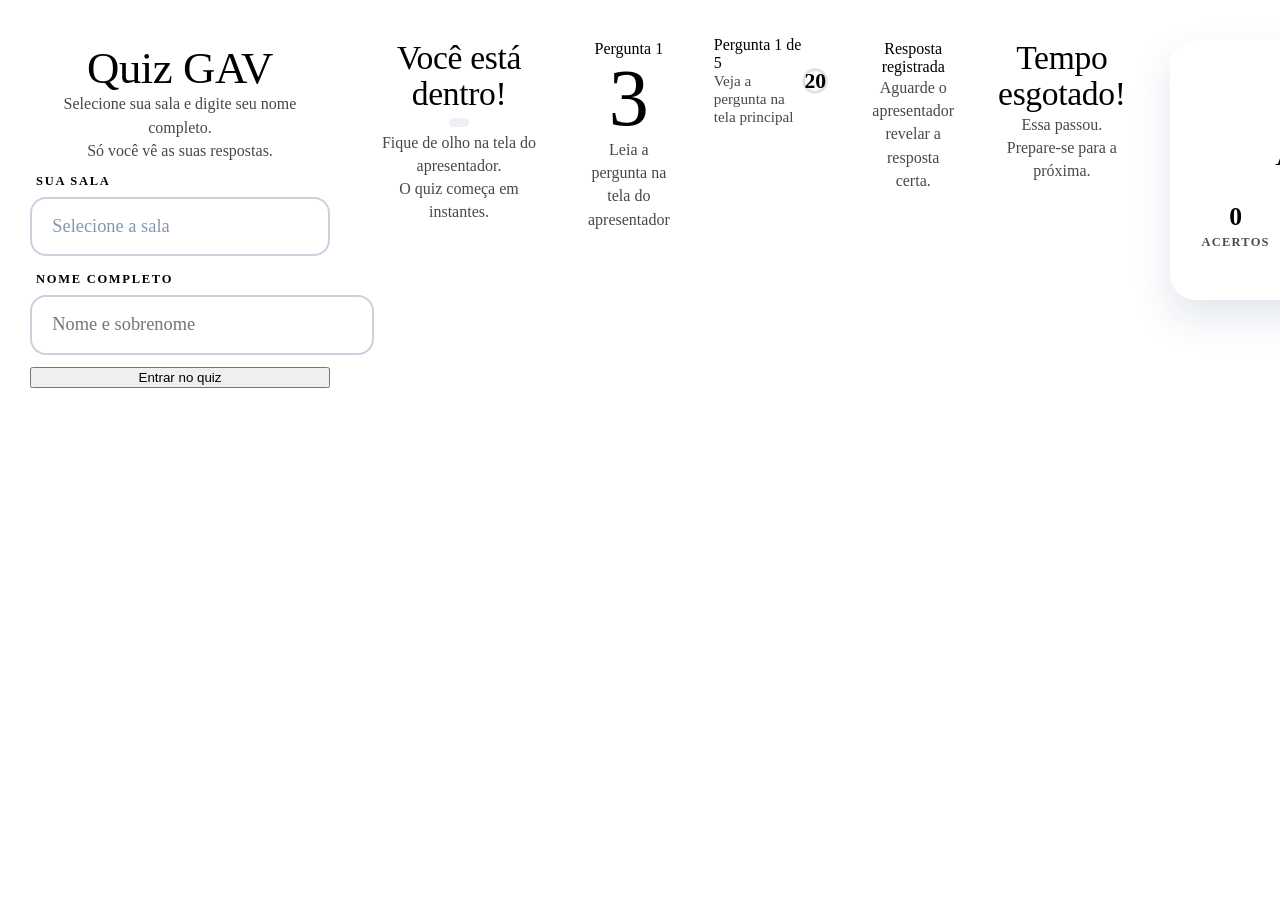
==== index.html @ e7309679 "Add files via upload" ====
<!doctype html>
<html lang="pt-BR">
<head>
<meta charset="utf-8">
<meta name="viewport" content="width=device-width, initial-scale=1, viewport-fit=cover, user-scalable=no">
<meta name="theme-color" content="#0B306B">
<title>Quiz GAV</title>
<link rel="preconnect" href="https://fonts.googleapis.com"><link rel="preconnect" href="https://fonts.gstatic.com" crossorigin>
<link href="https://fonts.googleapis.com/css2?family=Albert+Sans:wght@400;500;600;700;800&family=Fraunces:opsz,wght@9..144,400;9..144,500;9..144,600&display=swap" rel="stylesheet">
<link rel="stylesheet" href="assets/style.css">
<style>
  body { min-height: 100dvh; display: flex; flex-direction: column; }
  .top { display: flex; align-items: center; justify-content: space-between; gap: 12px; padding: max(14px, env(safe-area-inset-top)) 18px 10px; position: relative; z-index: 3; }
  .top .mark { width: 74px; }
  .chip { background: var(--navy); color: var(--off); border-radius: 999px; padding: .45em .9em; font-weight: 700; font-size: .85rem; white-space: nowrap; max-width: 60vw; overflow: hidden; text-overflow: ellipsis; }
  .chip.sand { background: var(--sand); color: var(--navy); }
  main { flex: 1; position: relative; z-index: 2; display: flex; }
  [data-screen] { flex: 1; flex-direction: column; align-items: center; justify-content: center; text-align: center; padding: 8px 22px 24vh; gap: 16px; }
  .bg-waves { position: fixed; left: 0; right: 0; bottom: 0; height: 22vh; z-index: 1; opacity: .95; pointer-events: none; }
  h1, h2 { font-family: var(--serif); font-weight: 500; margin: 0; line-height: 1.08; letter-spacing: -.01em; }
  h1 { font-size: clamp(2rem, 9vw, 2.8rem); }
  h2 { font-size: clamp(1.5rem, 7vw, 2.1rem); }
  p { margin: 0; line-height: 1.45; }
  .muted { opacity: .72; }

  /* splash / entrar */
  .splash-logo { width: min(70vw, 300px); margin-bottom: 4px; }
  form.join { width: min(100%, 360px); display: flex; flex-direction: column; gap: 12px; margin-top: 8px; }
  .field { width: 100%; font: inherit; font-size: 1.15rem; padding: .95em 1.1em; border-radius: 16px; border: 2px solid rgba(11,48,107,.22);
    background: #fff; color: var(--navy); outline: none; text-align: center; transition: border-color .2s; }
  .field:focus { border-color: var(--blue); }
  .lbl { text-align: left; font-size: .78rem; font-weight: 800; letter-spacing: .14em; text-transform: uppercase; margin: 4px 0 -4px 6px; }
  .select-wrap { position: relative; }
  .select-wrap::after { content: ''; position: absolute; right: 20px; top: 50%; width: 10px; height: 10px; margin-top: -7px;
    border-right: 2.5px solid var(--navy); border-bottom: 2.5px solid var(--navy); transform: rotate(45deg); pointer-events: none; }
  select.field { appearance: none; -webkit-appearance: none; text-align: left; text-align-last: left; padding-right: 2.6em; cursor: pointer; }
  select.field:invalid { color: rgba(11,48,107,.5); }
  input.field { text-align: left; }
  .field.bad { border-color: var(--bad); }
  .room-tag { display: inline-flex; align-items: center; gap: 6px; font-size: .8rem; font-weight: 700; letter-spacing: .04em; padding: .35em .8em; border-radius: 99px; background: rgba(11,48,107,.08); }
  .err { color: var(--bad); font-weight: 600; min-height: 1.3em; font-size: .95rem; }

  .sym { width: 120px; }
  .sym.big { width: 170px; }

  /* pergunta */
  [data-screen="question"] { justify-content: flex-start; padding-top: 4px; gap: 12px; }
  .qhead { width: 100%; display: flex; align-items: center; justify-content: space-between; }
  .timer { position: relative; width: 58px; height: 58px; }
  .timer svg { width: 100%; height: 100%; transform: rotate(-90deg); }
  .timer b { position: absolute; inset: 0; display: grid; place-items: center; font-family: var(--serif); font-size: 1.35rem; font-weight: 600; }
  .hint { font-size: .95rem; }
  .opts { width: 100%; display: grid; gap: 12px; margin-top: 2px; }
  .opt { display: flex; align-items: center; gap: 14px; width: 100%; min-height: 76px; padding: 14px 16px; border: 0; border-radius: 20px;
    background: var(--c); color: var(--t); text-align: left; font-size: 1.08rem; font-weight: 600; line-height: 1.25;
    box-shadow: 0 6px 0 rgba(0,0,0,.18); transition: transform .12s, box-shadow .12s, opacity .3s, filter .3s;
    animation: optIn .5s var(--ease) both; }
  .opt:active { transform: translateY(4px); box-shadow: 0 2px 0 rgba(0,0,0,.18); }
  .opt .letter { font-size: 1.1rem; }
  .opts.locked .opt { pointer-events: none; }
  .opts.locked .opt:not(.picked) { opacity: .25; filter: saturate(.3); }
  .opt.picked { transform: scale(1.02); box-shadow: 0 0 0 4px var(--off), 0 0 0 7px var(--c); }
  @keyframes optIn { from { opacity: 0; transform: translateY(18px) scale(.97); } }

  .pick-badge { display: inline-flex; align-items: center; gap: 12px; padding: 12px 18px 12px 12px; border-radius: 18px; background: var(--c); color: var(--t); font-weight: 600; font-size: 1.05rem; text-align: left; max-width: 100%; }

  .result-card { width: min(100%, 360px); background: #fff; border-radius: 26px; padding: 22px; box-shadow: 0 18px 40px rgba(11,48,107,.12); display: flex; flex-direction: column; gap: 10px; align-items: center; }
  .result-card.right { box-shadow: 0 0 0 3px var(--ok), 0 18px 40px rgba(11,48,107,.12); }
  .result-card.wrong { box-shadow: 0 0 0 3px var(--bad), 0 18px 40px rgba(11,48,107,.12); }
  .big-icon { width: 64px; height: 64px; border-radius: 50%; display: grid; place-items: center; color: #fff; font-size: 2rem; font-weight: 800; }
  .stats { display: flex; gap: 10px; width: 100%; }
  .stat { flex: 1; background: var(--off); border-radius: 16px; padding: 10px 8px; }
  .stat b { display: block; font-family: var(--serif); font-size: 1.6rem; font-weight: 600; }
  .stat span { font-size: .78rem; text-transform: uppercase; letter-spacing: .1em; opacity: .7; font-weight: 700; }
  .count { font-family: var(--serif); font-size: 5rem; line-height: 1; font-weight: 500; }
  .demo-flag { position: fixed; top: 0; left: 50%; transform: translateX(-50%); background: var(--sand); color: var(--navy); font-size: .7rem; font-weight: 800; letter-spacing: .12em; padding: 3px 10px; border-radius: 0 0 8px 8px; z-index: 60; }
  .net { position: fixed; top: 10px; left: 50%; transform: translateX(-50%); background: var(--bad); color: #fff; font-size: .8rem; font-weight: 700; padding: 6px 12px; border-radius: 99px; z-index: 70; display: none; }
</style>
</head>
<body>
<div class="net" id="net">Reconectando…</div>
<header class="top">
  <div class="mark" id="topMark"></div>
  <div style="display:flex;gap:8px;align-items:center">
    <span class="chip sand" id="scoreChip" hidden>0 pts</span>
    <span class="chip" id="nameChip" hidden></span>
  </div>
</header>

<main>
  <!-- entrada -->
  <section data-screen="join">
    <div class="splash-logo" id="splashLogo"></div>
    <h1 id="quizTitle">Quiz GAV</h1>
    <p class="muted">Selecione sua sala e digite seu nome completo.<br>Só você vê as suas respostas.</p>
    <form class="join" id="joinForm" autocomplete="off">
      <label class="lbl" for="roomInput">Sua sala</label>
      <div class="select-wrap"><select class="field" id="roomInput" required><option value="" disabled selected>Selecione a sala</option></select></div>
      <label class="lbl" for="nameInput">Nome completo</label>
      <input class="field" id="nameInput" maxlength="60" placeholder="Nome e sobrenome" autocomplete="name" autocapitalize="words" required>
      <button class="btn" type="submit" id="joinBtn">Entrar no quiz</button>
      <div class="err" id="joinErr" role="alert"></div>
    </form>
  </section>

  <!-- aguardando abrir / lobby -->
  <section data-screen="lobby">
    <div class="sym big" id="lobbySym"></div>
    <h2 id="lobbyTitle">Você está dentro!</h2>
    <span class="room-tag" id="lobbyRoom" hidden></span>
    <p class="muted" id="lobbyText">Fique de olho na tela do apresentador.<br>O quiz começa em instantes.</p>
  </section>

  <!-- preparação (transição antes da pergunta) -->
  <section data-screen="ready">
    <span class="caps" id="readyLabel">Pergunta 1</span>
    <div class="count" id="readyCount">3</div>
    <p class="muted">Leia a pergunta na tela do apresentador</p>
  </section>

  <!-- pergunta: opções no celular -->
  <section data-screen="question">
    <div class="qhead">
      <div style="text-align:left">
        <div class="caps" id="qLabel">Pergunta 1 de 5</div>
        <div class="hint muted">Veja a pergunta na tela principal</div>
      </div>
      <div class="timer" aria-label="Tempo restante">
        <svg viewBox="0 0 60 60"><circle cx="30" cy="30" r="26" fill="none" stroke="rgba(11,48,107,.14)" stroke-width="6"/>
          <circle id="timerArc" cx="30" cy="30" r="26" fill="none" stroke="var(--sand)" stroke-width="6" stroke-linecap="round" pathLength="100" stroke-dasharray="100" stroke-dashoffset="0"/></svg>
        <b id="timerNum">20</b>
      </div>
    </div>
    <div class="opts" id="opts"></div>
  </section>

  <!-- resposta enviada -->
  <section data-screen="sent">
    <span class="caps">Resposta registrada</span>
    <div id="sentPick"></div>
    <p class="muted">Aguarde o apresentador revelar a resposta certa.</p>
  </section>

  <!-- tempo esgotado sem resposta -->
  <section data-screen="timeup">
    <h2>Tempo esgotado!</h2>
    <p class="muted">Essa passou. Prepare-se para a próxima.</p>
  </section>

  <!-- resultado pessoal -->
  <section data-screen="result">
    <div class="result-card" id="resultCard">
      <div class="big-icon" id="resIcon">✓</div>
      <h2 id="resTitle">Acertou!</h2>
      <p class="muted" id="resText"></p>
      <div class="stats">
        <div class="stat"><b id="resTotal">0</b><span>acertos</span></div>
        <div class="stat"><b id="resPos">–</b><span>sua posição</span></div>
        <div class="stat"><b id="resRoom">–</b><span>sua sala</span></div>
      </div>
    </div>
  </section>

  <!-- final -->
  <section data-screen="final">
    <div class="sym big" id="finalSym"></div>
    <span class="caps">Fim do quiz</span>
    <h1 id="finalPos">Você ficou em 1º</h1>
    <p class="muted" id="finalText"></p>
  </section>
</main>
<div class="bg-waves" id="bgWaves"></div>

<script src="config.js"></script>
<script src="assets/brand-vectors.js"></script>
<script src="assets/engine.js"></script>
<script src="assets/api.js"></script>
<script src="assets/brand.js"></script>
<script>
(function () {
  var CFG = window.GAV_CONFIG || {}, API = GAVAPI, L = ['A', 'B', 'C', 'D'];
  var $ = function (id) { return document.getElementById(id); };
  var store = API.demo ? sessionStorage : localStorage;   // demo: cada aba é um participante
  function load(k, d) { try { return JSON.parse(store.getItem('gavq:' + k)) || d; } catch (e) { return d; } }
  function save(k, v) { try { store.setItem('gavq:' + k, JSON.stringify(v)); } catch (e) {} }

  if (API.demo) document.body.insertAdjacentHTML('beforeend', '<div class="demo-flag">MODO DEMONSTRAÇÃO</div>');
  document.title = CFG.TITLE || 'Quiz GAV';
  $('quizTitle').textContent = CFG.TITLE || 'Quiz GAV';

  GAV.logo($('topMark'), { tagline: false, animate: false });
  GAV.logo($('splashLogo'), { delay: 200 });
  GAV.waves($('bgWaves'));
  var lobbySym = GAV.symbol($('lobbySym'), { color: GAV.colors.navy });
  var finalSym = GAV.symbol($('finalSym'), { color: GAV.colors.navy });
  var brisa = GAV.mascot();
  // a Brisa não cobre o formulário de entrada nem as alternativas: só aparece nas outras telas

  var me = load('me', null);            // { session, pid, name }
  var answers = load('answers', {});    // { 'session:q': 'A' }
  var st = null, screen = '', shownQ = null, resultFor = null, lobbyStop = null, wantedName = '', wantedRoom = '';
  // lista de salas (config.js)
  var ROOMS = CFG.ROOMS || [];
  ROOMS.forEach(function (r) { var o = document.createElement('option'); o.value = o.textContent = r; $('roomInput').appendChild(o); });
  try { var last = JSON.parse(localStorage.getItem('gavq:last') || 'null'); if (last) { $('nameInput').value = last.name || ''; if (ROOMS.indexOf(last.room) >= 0) $('roomInput').value = last.room; } } catch (e) {}
  function fullName(v) {
    var small = /^(da|de|do|das|dos|e|di|du)$/i;
    return v.replace(/\s+/g, ' ').trim().split(' ').map(function (w, i) {
      return i > 0 && small.test(w) ? w.toLowerCase() : w.charAt(0).toLocaleUpperCase('pt-BR') + w.slice(1);
    }).join(' ');
  }
  function validName(v) { return v.split(' ').filter(function (w) { return w.length >= 2; }).length >= 2; }

  function pidNew() { return 'p' + Date.now().toString(36) + Math.random().toString(36).slice(2, 8); }

  function show(name) {
    if (screen === name) return;
    screen = name;
    document.querySelectorAll('[data-screen]').forEach(function (s) { s.classList.toggle('on', s.dataset.screen === name); });
    if (lobbyStop) { lobbyStop(); lobbyStop = null; }
    brisa.auto(name !== 'join' && name !== 'question');
    if (name === 'join') brisa.hide();
    if (name === 'lobby') lobbyStop = lobbySym.loop();
    if (name === 'final') finalSym.unfold(1800);
  }

  function setMe(m) {
    me = m; save('me', m);
    $('nameChip').hidden = !m; if (m) $('nameChip').textContent = m.name.split(' ')[0];
  }

  /* ---------- entrar ---------- */
  $('joinForm').addEventListener('submit', function (e) {
    e.preventDefault();
    var name = fullName($('nameInput').value), room = $('roomInput').value;
    $('nameInput').classList.toggle('bad', !validName(name)); $('roomInput').classList.toggle('bad', !room);
    if (!room) { $('joinErr').textContent = 'Selecione a sua sala.'; return; }
    if (!validName(name)) { $('joinErr').textContent = 'Digite seu nome completo (nome e sobrenome).'; $('nameInput').focus(); return; }
    $('nameInput').value = name;
    wantedName = name; wantedRoom = room;
    try { localStorage.setItem('gavq:last', JSON.stringify({ name: name, room: room })); } catch (e) {}
    $('joinBtn').disabled = true; $('joinErr').textContent = '';
    doJoin().then(function () { $('joinBtn').disabled = false; });
  });
  var joining = false;
  function doJoin() {
    if (joining) return Promise.resolve(); joining = true;
    var pid = (me && me.pid) || load('pid', null) || pidNew(); save('pid', pid);
    return API.call('join', { pid: pid, name: wantedName, room: wantedRoom }).then(function (r) {
      if (r.ok) { setMe({ session: r.session, pid: r.pid, name: r.name, room: r.room }); brisa.react('hello', 'Bem-vindo(a), ' + r.name.split(' ')[0] + '!'); tick(); }
      else if (r.error === 'no_session') { $('joinErr').textContent = ''; showWaitingOpen(); }
      else $('joinErr').textContent = r.message || 'Não foi possível entrar.';
    }).then(function () { joining = false; });
  }
  function showWaitingOpen() {
    $('lobbyTitle').textContent = 'Quase lá, ' + wantedName.split(' ')[0] + '!';
    $('lobbyText').innerHTML = 'O apresentador ainda vai abrir o quiz.<br>Você entra automaticamente.';
    show('lobby');
  }

  /* ---------- responder ---------- */
  function renderOptions(q, qi) {
    var box = $('opts'); box.innerHTML = ''; box.classList.remove('locked');
    q.options.forEach(function (txt, i) {
      var b = document.createElement('button');
      b.className = 'opt opt-' + L[i]; b.style.animationDelay = (i * 70) + 'ms';
      b.innerHTML = '<span class="letter">' + L[i] + '</span><span></span>';
      b.lastChild.textContent = txt;
      b.addEventListener('click', function () { pick(qi, L[i], b, txt); });
      box.appendChild(b);
    });
  }
  function pick(qi, letter, btn, txt) {
    var box = $('opts'); if (box.classList.contains('locked')) return;
    box.classList.add('locked'); btn.classList.add('picked');
    if (navigator.vibrate) navigator.vibrate(30);
    var tries = 0;
    (function send() {
      API.call('answer', { pid: me.pid, q: qi, choice: letter, name: me.name }).then(function (r) {
        if (r.ok) {
          answers[me.session + ':' + qi] = letter; save('answers', answers);
          setTimeout(function () { renderSent(letter, txt); show('sent'); brisa.react('wait', 'Hmm… será? 🤔'); }, 350);
        } else if (r.error === 'network' && tries++ < 4) setTimeout(send, 800);
        else if (r.error === 'time_up' || r.error === 'closed') show('timeup');
        else { box.classList.remove('locked'); btn.classList.remove('picked'); }
      });
    })();
  }
  function renderSent(letter, txt) {
    var i = L.indexOf(letter);
    var t = txt || (st && st.question && st.question.options[i]) || '';
    $('sentPick').innerHTML = '<div class="pick-badge opt-' + letter + '"><span class="letter">' + letter + '</span><span></span></div>';
    $('sentPick').querySelector('span:last-child').textContent = t;
  }

  /* ---------- resultado pessoal ---------- */
  function fetchResult(qi, final) {
    var key = final ? 'final' : qi;
    if (resultFor === key) return;
    resultFor = key;
    API.call('result', { pid: me.pid, q: qi }).then(function (r) {
      if (!r.ok) { resultFor = null; return; }
      var m = r.me || { score: 0, pos: '–', points: 0, correct: false, choice: null };
      $('scoreChip').hidden = false; $('scoreChip').textContent = (m.hits || 0) + (m.hits === 1 ? ' acerto' : ' acertos');
      if (final) {
        $('finalPos').textContent = m.pos ? 'Você ficou em ' + m.pos + 'º' : 'Obrigado por jogar!';
        $('finalText').textContent = (m.hits || 0) + (m.hits === 1 ? ' acerto' : ' acertos') + ' · ' + r.total + ' participantes' +
          (m.roomPos ? '\nSua sala, ' + (me.room || m.room) + ', ficou em ' + m.roomPos + 'º de ' + r.rooms + '.' : '');
        $('finalText').style.whiteSpace = 'pre-line';
        show('final');
        if (m.pos && m.pos <= 3) { GAV.confetti(90); brisa.react('right', 'Pódio! Que orgulho! 🏆'); } else brisa.react('hello', 'Valeu por jogar! 🌊');
        return;
      }
      var card = $('resultCard'), right = !!m.correct, ci = L.indexOf(r.correct), opts = st.question.options;
      card.className = 'result-card ' + (right ? 'right' : 'wrong');
      $('resIcon').textContent = right ? '✓' : (m.choice ? '✕' : '–');
      $('resIcon').style.background = right ? 'var(--ok)' : 'var(--bad)';
      $('resTitle').textContent = right ? 'Acertou!' : (m.choice ? 'Não foi dessa vez' : 'Sem resposta');
      $('resText').textContent = right ? 'Mandou bem!' : 'Resposta certa: ' + r.correct + ' — ' + (opts[ci] || '');
      $('resTotal').textContent = m.hits || 0;
      $('resRoom').textContent = m.roomPos ? m.roomPos + 'º' : '–';
      $('resPos').textContent = m.pos ? m.pos + 'º' : '–';
      show('result');
      if (right) { GAV.confetti(50); brisa.react('right', ['Uhuul! Acertou! 🎉', 'Isso aí!', 'Brilhou! ✨'][Math.floor(Math.random() * 3)]); }
      else brisa.react('wrong', m.choice ? 'Quase! Na próxima vai 💙' : 'Ei, não esquece de responder!');
    });
  }

  /* ---------- ciclo de estado ---------- */
  function render() {
    if (!st) return;
    var ph = st.phase;
    // sessão nova: zera participante antigo
    if (me && st.session && me.session !== st.session && ph !== 'off') { var old = me; setMe(null); wantedName = wantedName || old.name; wantedRoom = wantedRoom || old.room || ''; }
    if (!me) {
      if (wantedName && wantedRoom && st.session && ph !== 'off') { doJoin(); return; }
      if (screen !== 'lobby' || !wantedName) show('join');
      return;
    }
    $('nameChip').hidden = false; $('nameChip').textContent = me.name.split(' ')[0];
    if (me.room) { $('lobbyRoom').hidden = false; $('lobbyRoom').textContent = 'Sala ' + me.room; }
    if (ph === 'off') { $('lobbyTitle').textContent = 'Até a próxima!'; $('lobbyText').textContent = 'O quiz foi encerrado.'; show('lobby'); return; }
    if (ph === 'lobby') { $('lobbyTitle').textContent = 'Você está dentro, ' + me.name.split(' ')[0] + '!'; $('lobbyText').innerHTML = 'Fique de olho na tela do apresentador.<br>O quiz começa em instantes.'; show('lobby'); return; }
    if (ph === 'end') { fetchResult(st.q, true); return; }
    var qi = st.q, mine = answers[me.session + ':' + qi];
    if (ph === 'reveal') { fetchResult(qi, false); return; }
    if (ph === 'question') {
      var now = API.now();
      if (mine) { if (screen !== 'sent') { renderSent(mine); show('sent'); } return; }
      if (now < st.startedAt) {
        $('readyLabel').textContent = 'Pergunta ' + (qi + 1) + ' de ' + st.total;
        $('readyCount').textContent = Math.max(1, Math.ceil((st.startedAt - now) / 1000));
        show('ready'); return;
      }
      if (st.endsAt && now > st.endsAt + 1000) { show('timeup'); return; }
      if (shownQ !== me.session + ':' + qi || screen !== 'question') {
        shownQ = me.session + ':' + qi; resultFor = null;
        $('qLabel').textContent = 'Pergunta ' + (qi + 1) + ' de ' + st.total;
        renderOptions(st.question, qi); show('question');
        if (Math.random() < .5) brisa.react('wow', 'Valendo!');
      }
      var timedQ = !!st.question.time;
      document.querySelector('.timer').hidden = !timedQ;
      if (!timedQ) { $('qLabel').nextElementSibling.textContent = 'Sem limite de tempo · veja a pergunta no telão'; return; }
      var left = Math.max(0, st.endsAt - now), tot = st.question.time * 1000;
      $('timerNum').textContent = Math.ceil(left / 1000);
      $('timerArc').setAttribute('stroke-dashoffset', String(100 - (left / tot) * 100));
      $('timerArc').setAttribute('stroke', left < 5000 ? 'var(--bad)' : 'var(--sand)');
    }
  }

  var polling = false, fails = 0;
  function tick() {
    if (polling) return; polling = true;
    API.call('state').then(function (r) {
      polling = false;
      if (r && r.ok) { fails = 0; $('net').style.display = 'none'; var changed = !st || st.v !== r.v || st.phase !== r.phase; st = r; if (changed) resultFor = resultFor; render(); }
      else if (r && r.error === 'network') { if (++fails > 2) $('net').style.display = 'block'; }
    });
  }
  function loop() { tick(); setTimeout(loop, API.demo ? 900 : 2000 + Math.random() * 700); }
  loop();
  setInterval(render, 200);  // relógio local (contagem e timer)
  if (me) { $('nameInput').value = me.name; if (me.room) $('roomInput').value = me.room; }
})();
</script>
</body>
</html>
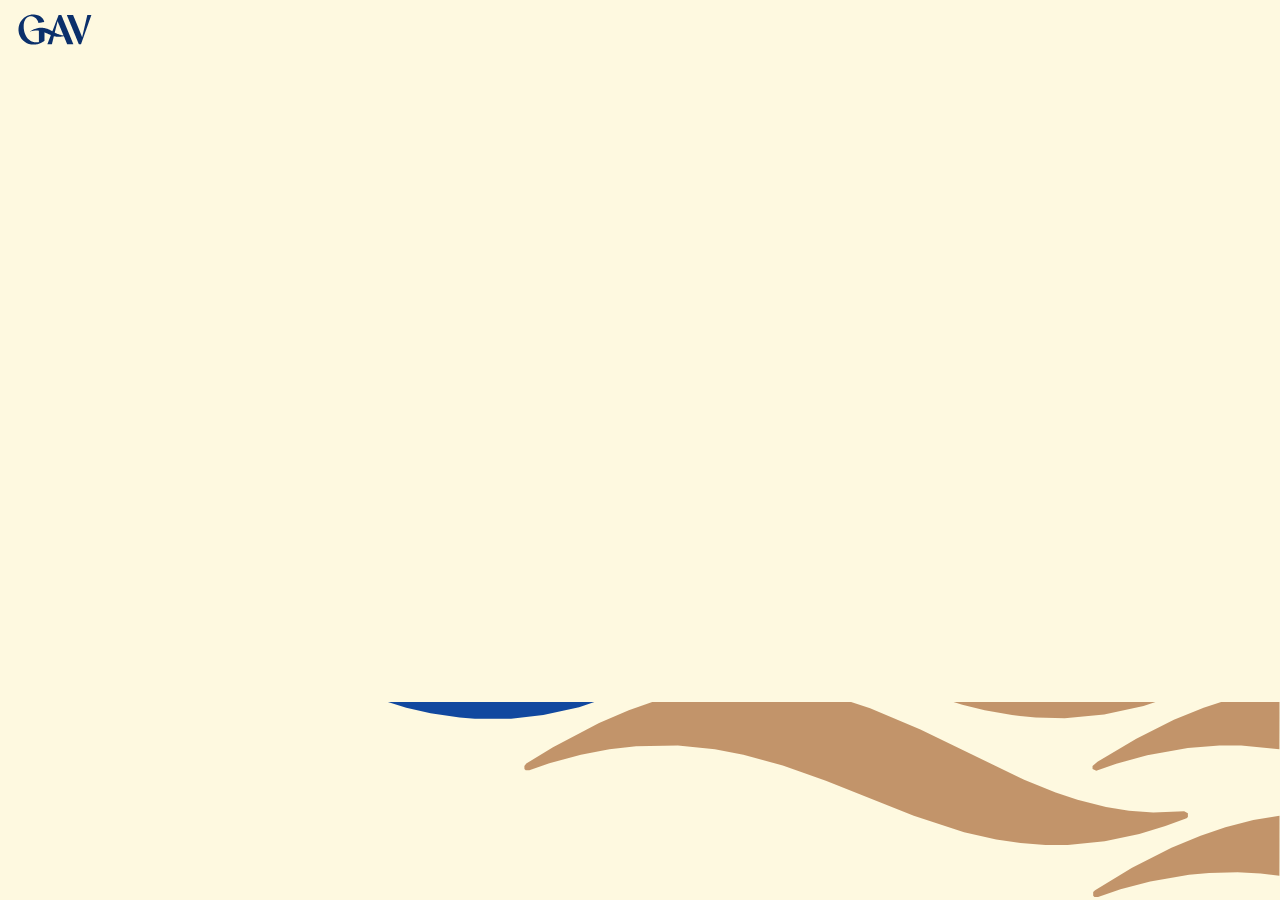
==== commit cf5918e4: "Quiz GAV: painel do administrador, gabarito em PDF, moldura de stories e respostas mais rápidas - pa" ====
--- a/index.html
+++ b/index.html
@@ -54,7 +54,7 @@
   .opt { display: flex; align-items: center; gap: 14px; width: 100%; min-height: 76px; padding: 14px 16px; border: 0; border-radius: 20px;
     background: var(--c); color: var(--t); text-align: left; font-size: 1.08rem; font-weight: 600; line-height: 1.25;
     box-shadow: 0 6px 0 rgba(0,0,0,.18); transition: transform .12s, box-shadow .12s, opacity .3s, filter .3s;
-    animation: optIn .5s var(--ease) both; }
+    animation: optIn .3s var(--ease) both; }
   .opt:active { transform: translateY(4px); box-shadow: 0 2px 0 rgba(0,0,0,.18); }
   .opt .letter { font-size: 1.1rem; }
   .opts.locked .opt { pointer-events: none; }
@@ -73,6 +73,7 @@
   .stat b { display: block; font-family: var(--serif); font-size: 1.6rem; font-weight: 600; }
   .stat span { font-size: .78rem; text-transform: uppercase; letter-spacing: .1em; opacity: .7; font-weight: 700; }
   .count { font-family: var(--serif); font-size: 5rem; line-height: 1; font-weight: 500; }
+  .final-actions { display: flex; flex-direction: column; gap: 10px; width: min(100%, 340px); margin-top: 6px; }
   .demo-flag { position: fixed; top: 0; left: 50%; transform: translateX(-50%); background: var(--sand); color: var(--navy); font-size: .7rem; font-weight: 800; letter-spacing: .12em; padding: 3px 10px; border-radius: 0 0 8px 8px; z-index: 60; }
   .net { position: fixed; top: 10px; left: 50%; transform: translateX(-50%); background: var(--bad); color: #fff; font-size: .8rem; font-weight: 700; padding: 6px 12px; border-radius: 99px; z-index: 70; display: none; }
 </style>
@@ -167,6 +168,11 @@
     <span class="caps">Fim do quiz</span>
     <h1 id="finalPos">Você ficou em 1º</h1>
     <p class="muted" id="finalText"></p>
+    <div class="final-actions">
+      <button class="btn sand" id="shareBtn" hidden>📸 Compartilhe esta conquista</button>
+      <button class="btn" id="gabBtn">Baixar gabarito (PDF)</button>
+      <div class="err" id="finalErr"></div>
+    </div>
   </section>
 </main>
 <div class="bg-waves" id="bgWaves"></div>
@@ -176,6 +182,7 @@
 <script src="assets/engine.js"></script>
 <script src="assets/api.js"></script>
 <script src="assets/brand.js"></script>
+<script src="assets/extras.js"></script>
 <script>
 (function () {
   var CFG = window.GAV_CONFIG || {}, API = GAVAPI, L = ['A', 'B', 'C', 'D'];
@@ -263,7 +270,7 @@
     var box = $('opts'); box.innerHTML = ''; box.classList.remove('locked');
     q.options.forEach(function (txt, i) {
       var b = document.createElement('button');
-      b.className = 'opt opt-' + L[i]; b.style.animationDelay = (i * 70) + 'ms';
+      b.className = 'opt opt-' + L[i]; b.style.animationDelay = (i * 40) + 'ms';
       b.innerHTML = '<span class="letter">' + L[i] + '</span><span></span>';
       b.lastChild.textContent = txt;
       b.addEventListener('click', function () { pick(qi, L[i], b, txt); });
@@ -274,15 +281,18 @@
     var box = $('opts'); if (box.classList.contains('locked')) return;
     box.classList.add('locked'); btn.classList.add('picked');
     if (navigator.vibrate) navigator.vibrate(30);
+    // resposta otimista: a tela muda na hora; o envio continua em segundo plano
+    var key = me.session + ':' + qi;
+    answers[key] = letter; save('answers', answers);
+    renderSent(letter, txt); show('sent'); brisa.react('wait', 'Hmm… será? 🤔');
     var tries = 0;
     (function send() {
       API.call('answer', { pid: me.pid, q: qi, choice: letter, name: me.name }).then(function (r) {
-        if (r.ok) {
-          answers[me.session + ':' + qi] = letter; save('answers', answers);
-          setTimeout(function () { renderSent(letter, txt); show('sent'); brisa.react('wait', 'Hmm… será? 🤔'); }, 350);
-        } else if (r.error === 'network' && tries++ < 4) setTimeout(send, 800);
-        else if (r.error === 'time_up' || r.error === 'closed') show('timeup');
-        else { box.classList.remove('locked'); btn.classList.remove('picked'); }
+        if (r.ok) return;
+        if (r.error === 'network' && tries++ < 6) return setTimeout(send, 600);
+        delete answers[key]; save('answers', answers);
+        if (r.error === 'time_up' || r.error === 'closed') show('timeup');
+        else { shownQ = null; screen = ''; render(); }
       });
     })();
   }
@@ -294,36 +304,41 @@
   }
 
   /* ---------- resultado pessoal ---------- */
+  // o resultado já vem junto com o estado (st.res); só busca à parte se faltar
   function fetchResult(qi, final) {
-    var key = final ? 'final' : qi;
+    var key = (final ? 'final' : qi) + ':' + (st && st.session);
     if (resultFor === key) return;
+    if (st && st.res && st.res.me !== undefined) { resultFor = key; showResult(st.res, final); return; }
     resultFor = key;
-    API.call('result', { pid: me.pid, q: qi }).then(function (r) {
-      if (!r.ok) { resultFor = null; return; }
-      var m = r.me || { score: 0, pos: '–', points: 0, correct: false, choice: null };
-      $('scoreChip').hidden = false; $('scoreChip').textContent = (m.hits || 0) + (m.hits === 1 ? ' acerto' : ' acertos');
-      if (final) {
-        $('finalPos').textContent = m.pos ? 'Você ficou em ' + m.pos + 'º' : 'Obrigado por jogar!';
-        $('finalText').textContent = (m.hits || 0) + (m.hits === 1 ? ' acerto' : ' acertos') + ' · ' + r.total + ' participantes' +
-          (m.roomPos ? '\nSua sala, ' + (me.room || m.room) + ', ficou em ' + m.roomPos + 'º de ' + r.rooms + '.' : '');
-        $('finalText').style.whiteSpace = 'pre-line';
-        show('final');
-        if (m.pos && m.pos <= 3) { GAV.confetti(90); brisa.react('right', 'Pódio! Que orgulho! 🏆'); } else brisa.react('hello', 'Valeu por jogar! 🌊');
-        return;
-      }
-      var card = $('resultCard'), right = !!m.correct, ci = L.indexOf(r.correct), opts = st.question.options;
-      card.className = 'result-card ' + (right ? 'right' : 'wrong');
-      $('resIcon').textContent = right ? '✓' : (m.choice ? '✕' : '–');
-      $('resIcon').style.background = right ? 'var(--ok)' : 'var(--bad)';
-      $('resTitle').textContent = right ? 'Acertou!' : (m.choice ? 'Não foi dessa vez' : 'Sem resposta');
-      $('resText').textContent = right ? 'Mandou bem!' : 'Resposta certa: ' + r.correct + ' — ' + (opts[ci] || '');
-      $('resTotal').textContent = m.hits || 0;
-      $('resRoom').textContent = m.roomPos ? m.roomPos + 'º' : '–';
-      $('resPos').textContent = m.pos ? m.pos + 'º' : '–';
-      show('result');
-      if (right) { GAV.confetti(50); brisa.react('right', ['Uhuul! Acertou! 🎉', 'Isso aí!', 'Brilhou! ✨'][Math.floor(Math.random() * 3)]); }
-      else brisa.react('wrong', m.choice ? 'Quase! Na próxima vai 💙' : 'Ei, não esquece de responder!');
-    });
+    API.call('result', { pid: me.pid, q: qi }).then(function (r) { if (!r.ok) { resultFor = null; return; } showResult(r, final); });
+  }
+  var finalInfo = null;
+  function showResult(r, final) {
+    var m = r.me || { score: 0, pos: 0, points: 0, correct: false, choice: null, hits: 0 };
+    $('scoreChip').hidden = false; $('scoreChip').textContent = (m.hits || 0) + (m.hits === 1 ? ' acerto' : ' acertos');
+    if (final) {
+      finalInfo = { pos: m.pos, hits: m.hits || 0, room: me.room || m.room || '', roomPos: m.roomPos, players: r.total, rooms: r.rooms };
+      $('finalPos').textContent = m.pos ? 'Você ficou em ' + m.pos + 'º' : 'Obrigado por jogar!';
+      $('finalText').textContent = (m.hits || 0) + (m.hits === 1 ? ' acerto' : ' acertos') + ' de ' + st.total + ' · ' + r.total + ' participantes' +
+        (m.roomPos ? '\nSua sala, ' + (me.room || m.room) + ', ficou em ' + m.roomPos + 'º de ' + r.rooms + '.' : '');
+      $('finalText').style.whiteSpace = 'pre-line';
+      $('shareBtn').hidden = !(m.pos && m.pos <= 3);
+      show('final');
+      if (m.pos && m.pos <= 3) { GAV.confetti(90); brisa.react('right', 'Pódio! Que orgulho! 🏆'); } else brisa.react('hello', 'Valeu por jogar! 🌊');
+      return;
+    }
+    var card = $('resultCard'), right = !!m.correct, ci = L.indexOf(r.correct), opts = (st.question && st.question.options) || [];
+    card.className = 'result-card ' + (right ? 'right' : 'wrong');
+    $('resIcon').textContent = right ? '✓' : (m.choice ? '✕' : '–');
+    $('resIcon').style.background = right ? 'var(--ok)' : 'var(--bad)';
+    $('resTitle').textContent = right ? 'Acertou!' : (m.choice ? 'Não foi dessa vez' : 'Sem resposta');
+    $('resText').textContent = right ? 'Mandou bem!' : 'Resposta certa: ' + r.correct + ' — ' + (opts[ci] || '');
+    $('resTotal').textContent = m.hits || 0;
+    $('resRoom').textContent = m.roomPos ? m.roomPos + 'º' : '–';
+    $('resPos').textContent = m.pos ? m.pos + 'º' : '–';
+    show('result');
+    if (right) { GAV.confetti(50); brisa.react('right', ['Uhuul! Acertou! 🎉', 'Isso aí!', 'Brilhou! ✨'][Math.floor(Math.random() * 3)]); }
+    else brisa.react('wrong', m.choice ? 'Quase! Na próxima vai 💙' : 'Ei, não esquece de responder!');
   }
 
   /* ---------- ciclo de estado ---------- */
@@ -372,15 +387,32 @@
   var polling = false, fails = 0;
   function tick() {
     if (polling) return; polling = true;
-    API.call('state').then(function (r) {
+    API.call('state', me ? { pid: me.pid } : {}).then(function (r) {
       polling = false;
-      if (r && r.ok) { fails = 0; $('net').style.display = 'none'; var changed = !st || st.v !== r.v || st.phase !== r.phase; st = r; if (changed) resultFor = resultFor; render(); }
+      if (r && r.ok) { fails = 0; $('net').style.display = 'none'; st = r; render(); }
       else if (r && r.error === 'network') { if (++fails > 2) $('net').style.display = 'block'; }
     });
   }
-  function loop() { tick(); setTimeout(loop, API.demo ? 900 : 2000 + Math.random() * 700); }
+  // consulta rápida (≈1,2 s); mais devagar se a tela do celular estiver apagada/em segundo plano
+  function loop() { tick(); setTimeout(loop, document.hidden ? 4000 : (API.demo ? 600 : 1100 + Math.random() * 300)); }
+  document.addEventListener('visibilitychange', function () { if (!document.hidden) tick(); });
   loop();
   setInterval(render, 200);  // relógio local (contagem e timer)
+
+  /* ---------- fim do quiz: gabarito e foto do pódio ---------- */
+  $('gabBtn').onclick = function () {
+    var b = this; b.disabled = true; b.textContent = 'Gerando gabarito…'; $('finalErr').textContent = '';
+    API.call('gabarito', { pid: me.pid }).then(function (g) {
+      if (!g.ok) throw new Error(g.message || 'Gabarito indisponível.');
+      // complementa com as respostas guardadas neste celular, se o servidor não tiver
+      g.mine = g.mine.map(function (m, i) { var a = answers[me.session + ':' + i]; return m || (a ? { choice: a, correct: a === g.questions[i].correct } : null); });
+      return GAVX.gabarito(g, { name: me.name, room: me.room, pos: finalInfo && finalInfo.pos, players: finalInfo && finalInfo.players });
+    }).then(function () { b.textContent = 'Baixar gabarito (PDF)'; b.disabled = false; })
+      .catch(function (e) { b.textContent = 'Baixar gabarito (PDF)'; b.disabled = false; $('finalErr').textContent = e.message || 'Não foi possível gerar o gabarito.'; });
+  };
+  $('shareBtn').onclick = function () {
+    GAVX.story({ name: me.name, room: me.room, pos: finalInfo.pos, hits: finalInfo.hits, total: st.total, quiz: st.quiz || CFG.TITLE || 'Quiz GAV' });
+  };
   if (me) { $('nameInput').value = me.name; if (me.room) $('roomInput').value = me.room; }
 })();
 </script>
--- a/assets/style.css
+++ b/assets/style.css
@@ -0,0 +1,93 @@
+/* GAV Quiz — estilos compartilhados (paleta e tipografia do manual de marca) */
+:root {
+  --navy: #0B306B;     /* Azul institucional — Pantone 294 C */
+  --blue: #053F9B;     /* Subtom de azul — Pantone 293 C */
+  --off:  #FEF9E0;     /* Offwhite institucional — Pantone P 1-2 C */
+  --sand: #BF8F64;     /* Areia institucional — Pantone 2313 C */
+  --sand2:#A57A4C;     /* Subtom de areia — Pantone 6010 C */
+  --ok:   #2F7D5B;
+  --bad:  #B5523F;
+  --serif: 'Fraunces', Georgia, 'Times New Roman', serif;   /* títulos */
+  --sans:  'Albert Sans', 'Motiva Sans', system-ui, sans-serif; /* textos (Motiva Sans, se instalada) */
+  --ease: cubic-bezier(.22,.8,.2,1);
+}
+* { box-sizing: border-box; }
+html, body { margin: 0; height: 100%; }
+body { font-family: var(--sans); color: var(--navy); background: var(--off); -webkit-font-smoothing: antialiased; overflow-x: hidden; }
+button { font: inherit; cursor: pointer; }
+.serif { font-family: var(--serif); }
+.caps { text-transform: uppercase; letter-spacing: .18em; font-weight: 700; font-size: .75rem; }
+
+/* logo / símbolo */
+.gav-logo { display: block; width: 100%; height: auto; overflow: visible; }
+.gav-logo .m-a, .gav-logo .m-l { transform-box: fill-box; }
+.gav-logo .m-l { transform-origin: 0 50%; }
+.gav-logo .p-v, .gav-logo .p-tag { transform-box: fill-box; }
+.gav-symbol { display: block; width: 100%; height: auto; overflow: visible; }
+.gav-waves { display: block; width: 100%; height: 100%; }
+
+/* screens */
+[data-screen] { display: none; }
+[data-screen].on { display: flex; animation: scrIn .28s var(--ease) both; }
+@keyframes scrIn { from { opacity: 0; transform: translateY(14px); } }
+
+/* botões */
+.btn { border: 0; border-radius: 999px; padding: .95em 1.8em; font-weight: 700; letter-spacing: .04em;
+  background: var(--navy); color: var(--off); transition: transform .15s, background .2s, opacity .2s; }
+.btn:hover { background: var(--blue); }
+.btn:active { transform: scale(.97); }
+.btn.sand { background: var(--sand); color: var(--navy); }
+.btn.sand:hover { background: #cfa078; }
+.btn.ghost { background: transparent; color: inherit; box-shadow: inset 0 0 0 2px currentColor; }
+.btn[disabled] { opacity: .45; pointer-events: none; }
+
+/* opções (A navy, B azul, C areia, D areia escura) */
+.opt-A { --c: var(--navy); --t: var(--off); }
+.opt-B { --c: var(--blue); --t: var(--off); }
+.opt-C { --c: var(--sand); --t: var(--navy); }
+.opt-D { --c: var(--sand2); --t: var(--off); }
+.letter { display: inline-grid; place-items: center; flex: none; width: 2.1em; height: 2.1em; border-radius: 50%;
+  background: var(--off); color: var(--c, var(--navy)); font-family: var(--serif); font-weight: 600; }
+
+/* mascote */
+.brisa { position: fixed; z-index: 50; width: 112px; pointer-events: none; transition: transform .42s cubic-bezier(.34,1.56,.64,1); }
+.brisa[data-side="left"]   { left: 8px;  bottom: 18vh; transform: translateX(-150%); }
+.brisa[data-side="right"]  { right: 8px; bottom: 26vh; transform: translateX(150%); }
+.brisa[data-side="bottom"] { left: 50%; bottom: -6px; margin-left: -56px; transform: translateY(120%); }
+.brisa.on[data-side="left"]   { transform: translateX(-22%); }
+.brisa.on[data-side="right"]  { transform: translateX(22%); }
+.brisa.on[data-side="bottom"] { transform: translateY(0); }
+.brisa[data-side="left"] .brisa-svg  { transform: rotate(14deg); }
+.brisa[data-side="right"] .brisa-svg { transform: rotate(-14deg); }
+.brisa-svg { width: 100%; height: auto; display: block; overflow: visible; }
+.brisa .body { animation: bob 2.4s ease-in-out infinite; transform-origin: 70px 150px; }
+.brisa .arm { transform-box: fill-box; }
+.brisa .arm.l { transform-origin: 100% 100%; animation: waveL 1.2s ease-in-out infinite; }
+.brisa .arm.r { transform-origin: 0 100%; }
+.brisa .pupils { transition: transform .5s var(--ease); }
+.brisa.jump .body { animation: jump .55s cubic-bezier(.3,1.6,.5,1) 3, bob 2.4s 1.65s ease-in-out infinite; }
+.brisa.jump .arm.r { animation: waveR .5s ease-in-out 6; }
+.brisa.droop .body { animation: droop 1.6s ease-in-out both; }
+@keyframes bob { 50% { transform: translateY(-5px) scaleY(1.02); } }
+@keyframes jump { 0%,100% { transform: translateY(0) scale(1,1); } 30% { transform: translateY(0) scale(1.08,.9); } 60% { transform: translateY(-26px) scale(.95,1.06); } }
+@keyframes droop { 40%,80% { transform: translateY(6px) scale(1.04,.94) rotate(-4deg); } }
+@keyframes waveL { 50% { transform: rotate(18deg); } }
+@keyframes waveR { 50% { transform: rotate(-22deg); } }
+.brisa-bubble { position: absolute; bottom: 96%; left: 50%; z-index: 1; transform: translate(-30%, 6px) scale(.6); opacity: 0;
+  background: #fff; color: var(--navy); font-weight: 600; font-size: .9rem; line-height: 1.25; padding: .6em .85em; border-radius: 16px;
+  width: max-content; max-width: 210px; box-shadow: 0 8px 24px rgba(11,48,107,.18); transition: .35s var(--ease); }
+.brisa-bubble::after { content: ''; position: absolute; top: 100%; left: 30%; border: 8px solid transparent; border-top-color: #fff; }
+.brisa[data-side="right"] .brisa-bubble { transform: translate(-80%, 6px) scale(.6); }
+.brisa[data-side="right"] .brisa-bubble::after { left: 70%; }
+.brisa.talk.on .brisa-bubble { opacity: 1; transform: translate(-30%, -4px) scale(1); }
+.brisa.talk.on[data-side="right"] .brisa-bubble { transform: translate(-80%, -4px) scale(1); }
+
+/* confete */
+.confetti { position: fixed; inset: 0; pointer-events: none; z-index: 80; overflow: hidden; }
+.confetti i { position: absolute; top: 0; width: 10px; height: 14px; }
+
+@media (prefers-reduced-motion: reduce) { *, *::before, *::after { animation: none !important; transition: none !important; } }
+/* balão não sai da tela quando a Brisa aparece pela esquerda */
+.brisa[data-side="left"] .brisa-bubble { left: 34%; transform: translate(0, 6px) scale(.6); }
+.brisa.talk.on[data-side="left"] .brisa-bubble { transform: translate(0, -4px) scale(1); }
+.brisa[data-side="left"] .brisa-bubble::after { left: 18%; }
